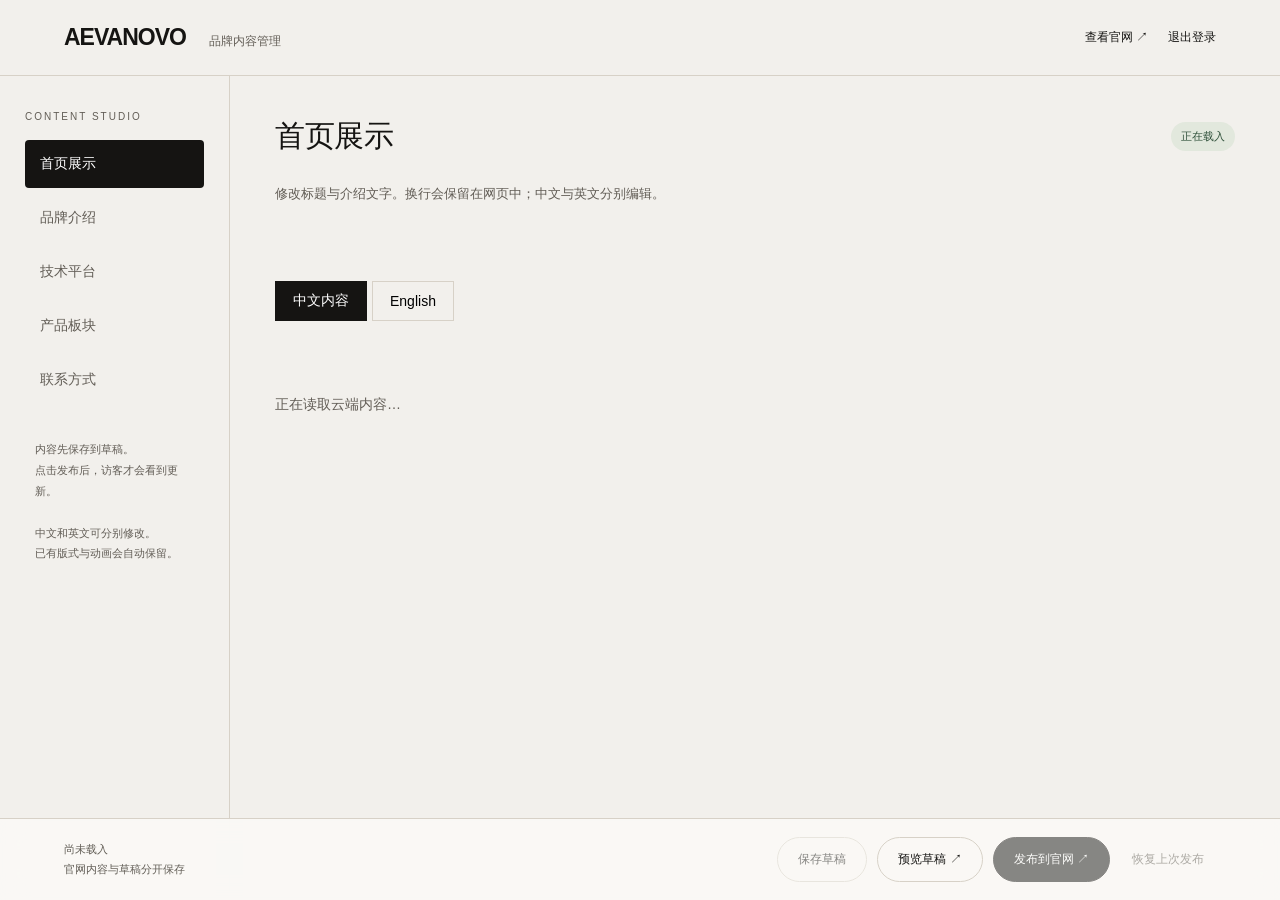
==== admin.html @ c595bbc2 "Add files via upload" ====
<!doctype html><html lang="zh-CN"><head><meta charset="utf-8"><meta name="viewport" content="width=device-width,initial-scale=1"><meta name="robots" content="noindex,nofollow"><title>AEVANOVO · 内容管理</title><style>
:root{--bg:#f2f0ec;--ink:#151412;--muted:#625d56;--line:#d7d1c7;--surface:#faf9f6;--green:#31523c}*{box-sizing:border-box}[hidden]{display:none!important}body{margin:0;font:14px 'PingFang SC','Helvetica Neue',sans-serif;background:var(--bg);color:var(--ink)}a{color:inherit}button,input,textarea{font:inherit}button{cursor:pointer}button:disabled{cursor:wait;opacity:.5}a,button,input,textarea{outline-offset:4px}header{padding:24px 5%;display:flex;align-items:center;justify-content:space-between;border-bottom:1px solid var(--line);gap:15px}.brand{letter-spacing:-1px;font-size:23px;font-weight:600}.brand small{font-size:12px;font-weight:400;letter-spacing:0;color:var(--muted);margin-left:18px}.header-links{display:flex;gap:20px;font-size:12px}header a{text-decoration:none}.layout{max-width:1360px;margin:auto;display:grid;grid-template-columns:230px 1fr;min-height:calc(100vh - 85px)}aside{padding:35px 25px 100px;border-right:1px solid var(--line)}.nav-label{font-size:10px;letter-spacing:2px;color:var(--muted);margin-bottom:18px}.tabs{display:flex;flex-direction:column;gap:6px}.tabs button{padding:15px;text-align:left;border:0;background:none;border-radius:4px;color:var(--muted)}.tabs button.active{background:var(--ink);color:white}.sidebar-note{font-size:11px;line-height:1.9;color:var(--muted);margin:35px 10px}main{padding:40px 45px 135px;min-width:0}.top{display:flex;justify-content:space-between;gap:20px;align-items:center;margin-bottom:25px}.top h1{font-size:30px;font-weight:400;letter-spacing:-.5px;margin:0}.badge{padding:7px 10px;background:#e2e8dd;color:var(--green);font-size:11px;border-radius:20px;white-space:nowrap}.badge.dirty{background:#eee2c8;color:#6c5127}.subtitle{font-size:13px;color:var(--muted);line-height:1.9;max-width:620px;margin-bottom:30px}.lang-switch{display:flex;gap:5px;margin-bottom:25px}.lang-switch button{padding:9px 17px;border:1px solid var(--line);background:none;min-height:40px}.lang-switch button.active{background:var(--ink);border-color:var(--ink);color:white}.field-card{background:var(--surface);padding:25px 28px;margin-bottom:18px;border:1px solid var(--line);border-radius:5px}.field-card label{display:block;font-size:13px;margin-bottom:12px;line-height:1.6}.field-card small{color:var(--muted);font-size:10px;float:right}input,textarea{width:100%;padding:14px;background:#fff8;border:1px solid var(--line);border-radius:3px;color:var(--ink);line-height:1.8}textarea{min-height:125px;resize:vertical}input:focus,textarea:focus{border-color:var(--ink)}.empty{font-size:14px;color:var(--muted);padding:50px 0}.savebar{position:fixed;bottom:0;left:0;right:0;z-index:10;background:#faf9f6ee;backdrop-filter:blur(14px);border-top:1px solid var(--line);padding:18px 5%;display:flex;justify-content:space-between;align-items:center;gap:20px}.save-meta{font-size:11px;color:var(--muted);line-height:1.8}.actions{display:flex;gap:10px;align-items:center;flex-wrap:wrap}.btn{font-size:12px;background:none;border:1px solid var(--line);border-radius:30px;padding:13px 20px;text-decoration:none;display:inline-flex;align-items:center;justify-content:center;min-height:42px;color:var(--ink)}.btn.primary{background:var(--ink);color:#fff;border-color:var(--ink)}.btn.subtle{padding:10px 12px;border:0;color:var(--muted)}.status{min-height:24px;font-size:12px;line-height:1.8;color:var(--green);margin-bottom:20px}.status.error{color:#983f32}.error-panel{padding:25px;border:1px solid #983f3255;background:#fff6;line-height:1.9}.dialog{border:1px solid var(--line);border-radius:8px;background:var(--bg);max-width:460px;width:90%;padding:32px;box-shadow:0 30px 100px #0002}.dialog::backdrop{background:#14120f66;backdrop-filter:blur(8px)}.dialog h2{font-weight:400;margin:0 0 16px;font-size:24px}.dialog p{color:var(--muted);line-height:1.9;font-size:13px}.dialog .actions{margin-top:25px;justify-content:end}.mobile-menu{display:none}@media(max-width:800px){header{padding:20px 5%}.brand{font-size:20px}.brand small{display:none}.header-links{gap:15px}.layout{grid-template-columns:1fr}aside{padding:20px 5% 0;border:0}.nav-label,.sidebar-note{display:none}.tabs{display:grid;grid-template-columns:repeat(3,1fr);gap:6px}.tabs button{text-align:center;padding:12px 6px;font-size:12px;background:#e8e4dc}main{padding:25px 5% 195px}.top h1{font-size:26px}.field-card{padding:20px}.savebar{flex-direction:column;align-items:stretch;gap:12px;padding:15px 5%}.actions{gap:7px}.btn{padding:11px 15px}.save-meta{font-size:10px}.savebar .actions .btn.subtle{padding:8px 0;margin-left:auto}.top{gap:10px}}@media(max-width:420px){.savebar .actions .btn{font-size:11px;padding:10px 12px}.badge{font-size:10px}.field-card{padding:18px}.header-links{font-size:11px}.tabs{grid-template-columns:repeat(3,1fr)}}
</style></head><body><header><div class="brand">AEVANOVO <small>品牌内容管理</small></div><div class="header-links"><a href="/" target="_blank" rel="noopener">查看官网 ↗</a><a href="/signout-with-chatgpt?return_to=%2F" target="_top">退出登录</a></div></header><div class="layout"><aside><div class="nav-label">CONTENT STUDIO</div><nav class="tabs" aria-label="内容分组"><button data-group="home" class="active">首页展示</button><button data-group="brand">品牌介绍</button><button data-group="science">技术平台</button><button data-group="products">产品板块</button><button data-group="contact">联系方式</button></nav><p class="sidebar-note">内容先保存到草稿。<br>点击发布后，访客才会看到更新。<br><br>中文和英文可分别修改。<br>已有版式与动画会自动保留。</p></aside><main><div class="top"><h1 id="sectionTitle">首页展示</h1><span id="badge" class="badge">正在载入</span></div><p class="subtitle" id="sectionIntro">修改标题与介绍文字。换行会保留在网页中；中文与英文分别编辑。</p><div class="status" id="status" role="status" aria-live="polite"></div><div class="lang-switch" id="langSwitch"><button data-lang="zh" class="active">中文内容</button><button data-lang="en">English</button></div><div id="fields"><div class="empty">正在读取云端内容…</div></div></main></div><div class="savebar"><div class="save-meta"><div id="savedTime">尚未载入</div><div id="publishedTime">官网内容与草稿分开保存</div></div><div class="actions"><button class="btn" id="save" disabled>保存草稿</button><a class="btn" href="/admin/preview" target="_blank" rel="noopener" id="preview">预览草稿 ↗</a><button class="btn primary" id="publish" disabled>发布到官网 ↗</button><button class="btn subtle" id="restore" disabled>恢复上次发布</button></div></div><dialog class="dialog" id="confirmPublish"><h2>发布这次修改？</h2><p>修改将保存并发布到公开官网，所有访客都能看到。如果需要检查效果，可以先保存草稿并预览。</p><div class="actions"><button class="btn" id="cancelPublish">继续编辑</button><button class="btn primary" id="doPublish">确认发布</button></div></dialog><script>
(function(){'use strict';var SCHEMA=__EDITOR_SCHEMA__,data=null,revision=0,lang='zh',group='home',dirty=false,busy=false,previous=false,unpublished=false;var titles={home:'首页展示',brand:'品牌介绍',science:'技术平台',products:'产品板块',contact:'联系方式'};var descriptions={home:'修改三幕首页的标题与介绍。换行会保留在网页中；中文与英文分别编辑。',brand:'修改品牌简介与品牌理念，清晰传达艾芙诺的定位。',science:'修改技术平台的四个方向，保持研发与应用信息准确。',products:'修改五个产品板块的名称与介绍。修改名称后，首页分类入口与咨询选项会同步更新。',contact:'填写真实商务邮箱、电话与地址。留空的项不会在官网展示。'};
var fields=document.getElementById('fields'),status=document.getElementById('status');function message(t,error){status.textContent=t;status.classList.toggle('error',!!error)}function time(s){return s?new Date(s).toLocaleString('zh-CN'):'尚无记录'}
function setBusy(v){busy=v;['save','publish','restore'].forEach(function(id){document.getElementById(id).disabled=v||!data||(id==='restore'&&!previous)});document.querySelectorAll('#fields input,#fields textarea,.tabs button,.lang-switch button').forEach(function(el){el.disabled=v})}
function badge(){var el=document.getElementById('badge');el.textContent=dirty?'有未保存修改':unpublished?'有未发布草稿':'与官网同步';el.classList.toggle('dirty',dirty||unpublished)}function changed(){dirty=true;badge();message('修改尚未保存。')}
function render(){document.getElementById('sectionTitle').textContent=titles[group];document.getElementById('sectionIntro').textContent=descriptions[group];document.getElementById('langSwitch').hidden=group==='contact';fields.replaceChildren();if(!data)return;var list=group==='contact'?[{id:'email',label:'商务邮箱',type:'email'},{id:'phone',label:'商务电话',type:'tel'},{id:'address',label:'联系地址',type:'text'}]:SCHEMA.filter(function(x){return x.group===group});list.forEach(function(f){var box=document.createElement('div');box.className='field-card';var label=document.createElement('label');label.htmlFor='field-'+f.id;label.textContent=f.label;var small=document.createElement('small');small.textContent=group==='contact'?'选填':lang==='zh'?'中文':'EN';label.appendChild(small);var input=document.createElement(group==='contact'?'input':'textarea');input.id='field-'+f.id;if(group==='contact'){input.type=f.type;input.value=data.contact[f.id];input.maxLength=500}else{input.value=data.fields[f.id][lang];input.maxLength=5000;input.rows=f.multiline?5:2}input.addEventListener('input',function(){if(group==='contact')data.contact[f.id]=input.value;else data.fields[f.id][lang]=input.value;changed()});box.append(label,input);fields.appendChild(box)});badge();setBusy(busy)}
function accept(r){data=r.content;revision=r.revision;previous=r.hasPrevious;unpublished=r.hasUnpublished;dirty=false;document.getElementById('savedTime').textContent='草稿保存：'+time(r.updatedAt);document.getElementById('publishedTime').textContent='最近发布：'+time(r.publishedAt);badge()}
async function api(action){var payload={action:action,revision:revision};if(action==='save')payload.content=data;var r=await fetch('/api/admin/content',{method:'POST',headers:{'Content-Type':'application/json'},body:JSON.stringify(payload),credentials:'same-origin'}),result=await r.json();if(!r.ok){if(r.status===401)throw new Error('登录已过期，请重新登录后操作。');throw new Error(result.error||'操作失败，请重试')}accept(result)}
async function load(){setBusy(true);try{var r=await fetch('/api/admin/content',{cache:'no-store',credentials:'same-origin'}),result=await r.json();if(!r.ok)throw new Error(result.error||'内容读取失败');accept(result);render();message('内容已从云端载入。')}catch(e){message(e.message,true);fields.replaceChildren();var panel=document.createElement('div');panel.className='error-panel';panel.textContent='暂时无法读取内容。请刷新重试；原有官网内容仍可正常访问。';var retry=document.createElement('button');retry.className='btn';retry.textContent='重新载入';retry.onclick=load;panel.append(document.createElement('br'),retry);fields.appendChild(panel)}finally{setBusy(false)}}
async function save(){if(busy||!data)return;setBusy(true);try{await api('save');message('草稿已保存。你可以预览效果，官网尚未更新。')}catch(e){message(e.message,true)}finally{setBusy(false)}}
document.querySelectorAll('[data-group]').forEach(function(b){b.onclick=function(){group=b.dataset.group;document.querySelectorAll('[data-group]').forEach(function(x){x.classList.toggle('active',x===b)});render();window.scrollTo({top:0,behavior:'instant'})}});document.querySelectorAll('[data-lang]').forEach(function(b){b.onclick=function(){lang=b.dataset.lang;document.querySelectorAll('[data-lang]').forEach(function(x){x.classList.toggle('active',x===b)});render()}});document.getElementById('save').onclick=save;
document.getElementById('preview').onclick=function(e){if(dirty||!data||busy){e.preventDefault();message(dirty?'请先保存草稿，再查看预览。':'请等待内容载入完成。',true)}};
var confirm=document.getElementById('confirmPublish');document.getElementById('publish').onclick=function(){if(!busy&&data)confirm.showModal()};document.getElementById('cancelPublish').onclick=function(){confirm.close()};document.getElementById('doPublish').onclick=async function(){confirm.close();setBusy(true);try{if(dirty)await api('save');await api('publish');message('发布成功，访客现在可以看到新版内容。')}catch(e){message(e.message,true)}finally{setBusy(false)}};
document.getElementById('restore').onclick=async function(){if(busy||!previous)return;if(dirty){message('请先保存当前修改，再恢复上一版。',true);return}setBusy(true);try{await api('restore');render();message('上次发布的内容已恢复为草稿。检查并点击发布后才会更新官网。')}catch(e){message(e.message,true)}finally{setBusy(false)}};window.addEventListener('beforeunload',function(e){if(dirty){e.preventDefault();e.returnValue=''}});load();
})();
</script></body></html>
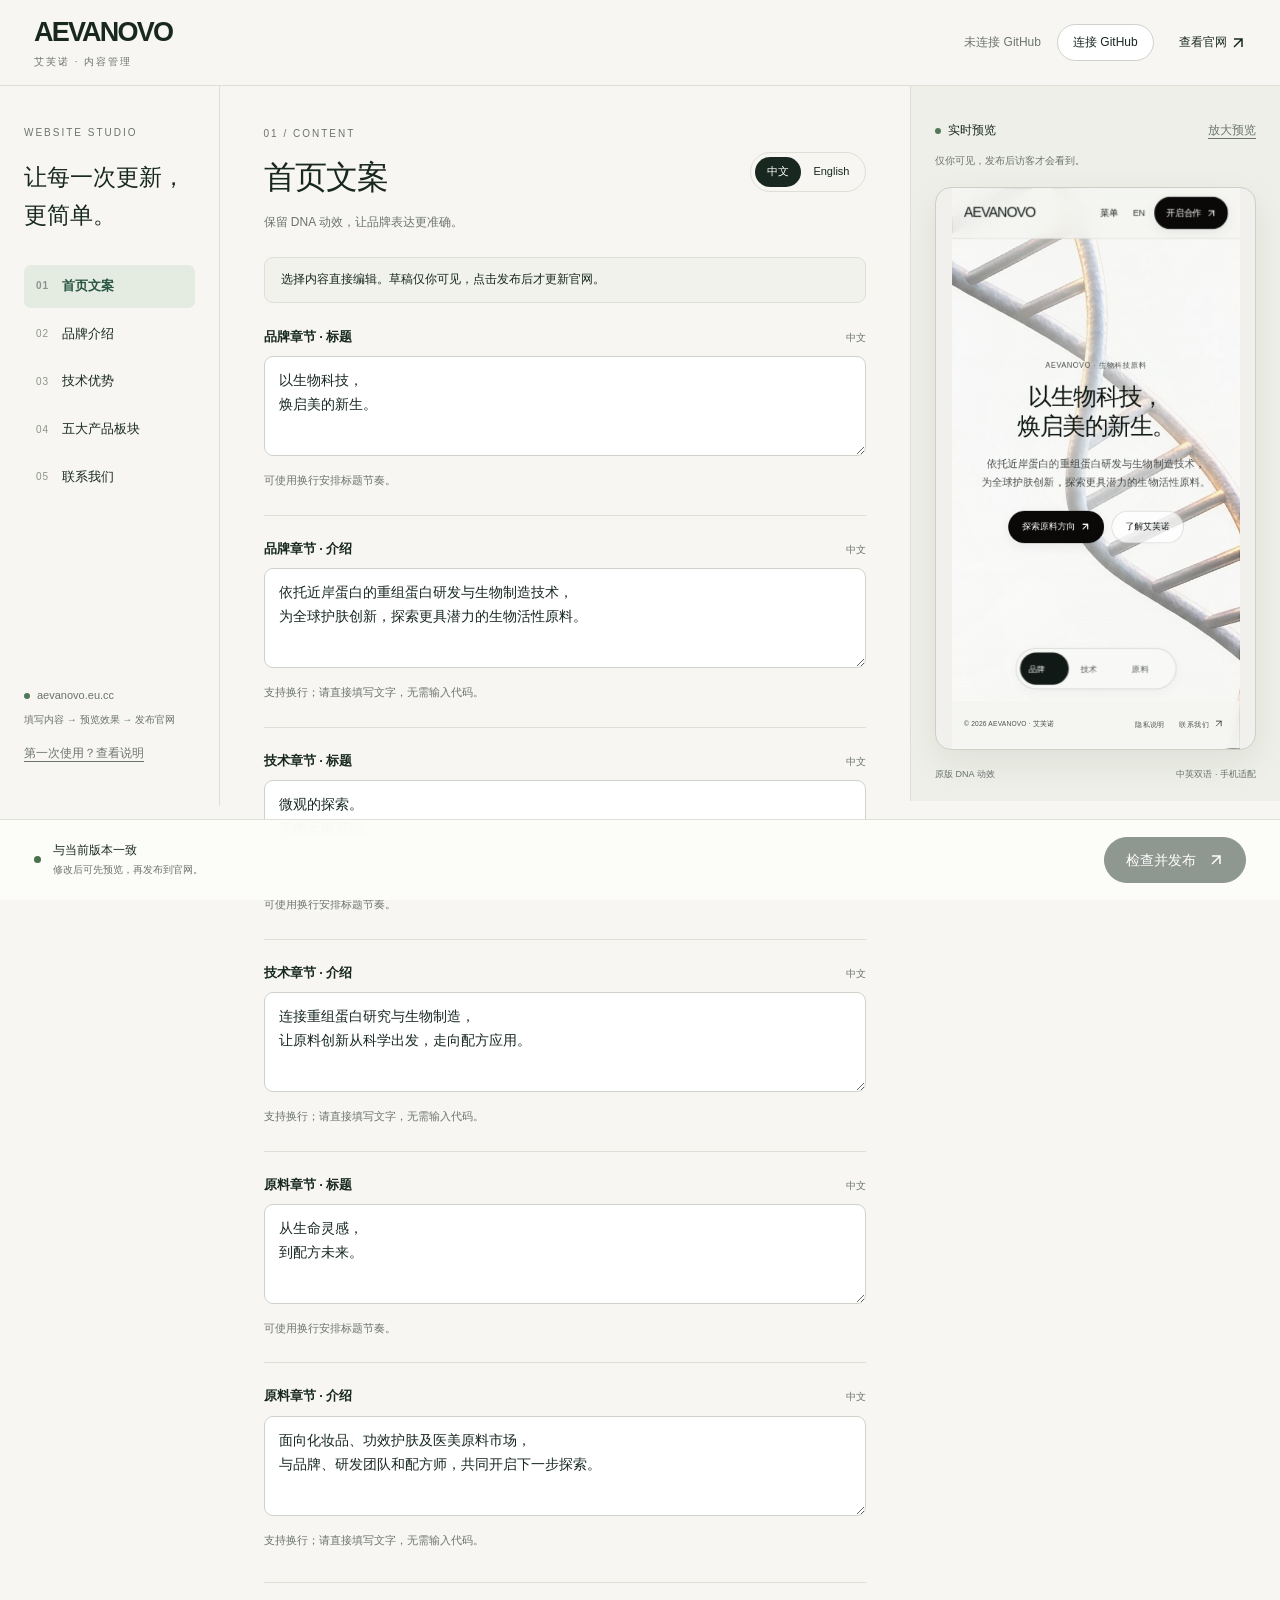
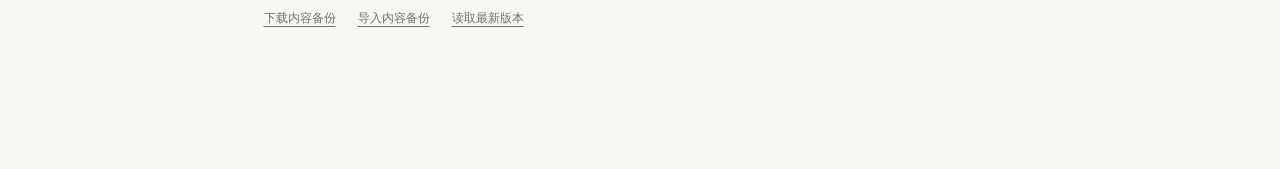
==== commit 22b8cb01: "Add Chinese website content editor with GitHub publishing Add bilingual editing, product and brand i" ====
--- a/admin.html
+++ b/admin.html
@@ -1,18 +1,32 @@
-<!doctype html><html lang="zh-CN"><head><meta charset="utf-8"><meta name="viewport" content="width=device-width,initial-scale=1"><meta name="robots" content="noindex,nofollow"><title>AEVANOVO · 内容管理</title><style>
-:root{--bg:#f2f0ec;--ink:#151412;--muted:#625d56;--line:#d7d1c7;--surface:#faf9f6;--green:#31523c}*{box-sizing:border-box}[hidden]{display:none!important}body{margin:0;font:14px 'PingFang SC','Helvetica Neue',sans-serif;background:var(--bg);color:var(--ink)}a{color:inherit}button,input,textarea{font:inherit}button{cursor:pointer}button:disabled{cursor:wait;opacity:.5}a,button,input,textarea{outline-offset:4px}header{padding:24px 5%;display:flex;align-items:center;justify-content:space-between;border-bottom:1px solid var(--line);gap:15px}.brand{letter-spacing:-1px;font-size:23px;font-weight:600}.brand small{font-size:12px;font-weight:400;letter-spacing:0;color:var(--muted);margin-left:18px}.header-links{display:flex;gap:20px;font-size:12px}header a{text-decoration:none}.layout{max-width:1360px;margin:auto;display:grid;grid-template-columns:230px 1fr;min-height:calc(100vh - 85px)}aside{padding:35px 25px 100px;border-right:1px solid var(--line)}.nav-label{font-size:10px;letter-spacing:2px;color:var(--muted);margin-bottom:18px}.tabs{display:flex;flex-direction:column;gap:6px}.tabs button{padding:15px;text-align:left;border:0;background:none;border-radius:4px;color:var(--muted)}.tabs button.active{background:var(--ink);color:white}.sidebar-note{font-size:11px;line-height:1.9;color:var(--muted);margin:35px 10px}main{padding:40px 45px 135px;min-width:0}.top{display:flex;justify-content:space-between;gap:20px;align-items:center;margin-bottom:25px}.top h1{font-size:30px;font-weight:400;letter-spacing:-.5px;margin:0}.badge{padding:7px 10px;background:#e2e8dd;color:var(--green);font-size:11px;border-radius:20px;white-space:nowrap}.badge.dirty{background:#eee2c8;color:#6c5127}.subtitle{font-size:13px;color:var(--muted);line-height:1.9;max-width:620px;margin-bottom:30px}.lang-switch{display:flex;gap:5px;margin-bottom:25px}.lang-switch button{padding:9px 17px;border:1px solid var(--line);background:none;min-height:40px}.lang-switch button.active{background:var(--ink);border-color:var(--ink);color:white}.field-card{background:var(--surface);padding:25px 28px;margin-bottom:18px;border:1px solid var(--line);border-radius:5px}.field-card label{display:block;font-size:13px;margin-bottom:12px;line-height:1.6}.field-card small{color:var(--muted);font-size:10px;float:right}input,textarea{width:100%;padding:14px;background:#fff8;border:1px solid var(--line);border-radius:3px;color:var(--ink);line-height:1.8}textarea{min-height:125px;resize:vertical}input:focus,textarea:focus{border-color:var(--ink)}.empty{font-size:14px;color:var(--muted);padding:50px 0}.savebar{position:fixed;bottom:0;left:0;right:0;z-index:10;background:#faf9f6ee;backdrop-filter:blur(14px);border-top:1px solid var(--line);padding:18px 5%;display:flex;justify-content:space-between;align-items:center;gap:20px}.save-meta{font-size:11px;color:var(--muted);line-height:1.8}.actions{display:flex;gap:10px;align-items:center;flex-wrap:wrap}.btn{font-size:12px;background:none;border:1px solid var(--line);border-radius:30px;padding:13px 20px;text-decoration:none;display:inline-flex;align-items:center;justify-content:center;min-height:42px;color:var(--ink)}.btn.primary{background:var(--ink);color:#fff;border-color:var(--ink)}.btn.subtle{padding:10px 12px;border:0;color:var(--muted)}.status{min-height:24px;font-size:12px;line-height:1.8;color:var(--green);margin-bottom:20px}.status.error{color:#983f32}.error-panel{padding:25px;border:1px solid #983f3255;background:#fff6;line-height:1.9}.dialog{border:1px solid var(--line);border-radius:8px;background:var(--bg);max-width:460px;width:90%;padding:32px;box-shadow:0 30px 100px #0002}.dialog::backdrop{background:#14120f66;backdrop-filter:blur(8px)}.dialog h2{font-weight:400;margin:0 0 16px;font-size:24px}.dialog p{color:var(--muted);line-height:1.9;font-size:13px}.dialog .actions{margin-top:25px;justify-content:end}.mobile-menu{display:none}@media(max-width:800px){header{padding:20px 5%}.brand{font-size:20px}.brand small{display:none}.header-links{gap:15px}.layout{grid-template-columns:1fr}aside{padding:20px 5% 0;border:0}.nav-label,.sidebar-note{display:none}.tabs{display:grid;grid-template-columns:repeat(3,1fr);gap:6px}.tabs button{text-align:center;padding:12px 6px;font-size:12px;background:#e8e4dc}main{padding:25px 5% 195px}.top h1{font-size:26px}.field-card{padding:20px}.savebar{flex-direction:column;align-items:stretch;gap:12px;padding:15px 5%}.actions{gap:7px}.btn{padding:11px 15px}.save-meta{font-size:10px}.savebar .actions .btn.subtle{padding:8px 0;margin-left:auto}.top{gap:10px}}@media(max-width:420px){.savebar .actions .btn{font-size:11px;padding:10px 12px}.badge{font-size:10px}.field-card{padding:18px}.header-links{font-size:11px}.tabs{grid-template-columns:repeat(3,1fr)}}
-</style></head><body><header><div class="brand">AEVANOVO <small>品牌内容管理</small></div><div class="header-links"><a href="/" target="_blank" rel="noopener">查看官网 ↗</a><a href="/signout-with-chatgpt?return_to=%2F" target="_top">退出登录</a></div></header><div class="layout"><aside><div class="nav-label">CONTENT STUDIO</div><nav class="tabs" aria-label="内容分组"><button data-group="home" class="active">首页展示</button><button data-group="brand">品牌介绍</button><button data-group="science">技术平台</button><button data-group="products">产品板块</button><button data-group="contact">联系方式</button></nav><p class="sidebar-note">内容先保存到草稿。<br>点击发布后，访客才会看到更新。<br><br>中文和英文可分别修改。<br>已有版式与动画会自动保留。</p></aside><main><div class="top"><h1 id="sectionTitle">首页展示</h1><span id="badge" class="badge">正在载入</span></div><p class="subtitle" id="sectionIntro">修改标题与介绍文字。换行会保留在网页中；中文与英文分别编辑。</p><div class="status" id="status" role="status" aria-live="polite"></div><div class="lang-switch" id="langSwitch"><button data-lang="zh" class="active">中文内容</button><button data-lang="en">English</button></div><div id="fields"><div class="empty">正在读取云端内容…</div></div></main></div><div class="savebar"><div class="save-meta"><div id="savedTime">尚未载入</div><div id="publishedTime">官网内容与草稿分开保存</div></div><div class="actions"><button class="btn" id="save" disabled>保存草稿</button><a class="btn" href="/admin/preview" target="_blank" rel="noopener" id="preview">预览草稿 ↗</a><button class="btn primary" id="publish" disabled>发布到官网 ↗</button><button class="btn subtle" id="restore" disabled>恢复上次发布</button></div></div><dialog class="dialog" id="confirmPublish"><h2>发布这次修改？</h2><p>修改将保存并发布到公开官网，所有访客都能看到。如果需要检查效果，可以先保存草稿并预览。</p><div class="actions"><button class="btn" id="cancelPublish">继续编辑</button><button class="btn primary" id="doPublish">确认发布</button></div></dialog><script>
-(function(){'use strict';var SCHEMA=__EDITOR_SCHEMA__,data=null,revision=0,lang='zh',group='home',dirty=false,busy=false,previous=false,unpublished=false;var titles={home:'首页展示',brand:'品牌介绍',science:'技术平台',products:'产品板块',contact:'联系方式'};var descriptions={home:'修改三幕首页的标题与介绍。换行会保留在网页中；中文与英文分别编辑。',brand:'修改品牌简介与品牌理念，清晰传达艾芙诺的定位。',science:'修改技术平台的四个方向，保持研发与应用信息准确。',products:'修改五个产品板块的名称与介绍。修改名称后，首页分类入口与咨询选项会同步更新。',contact:'填写真实商务邮箱、电话与地址。留空的项不会在官网展示。'};
-var fields=document.getElementById('fields'),status=document.getElementById('status');function message(t,error){status.textContent=t;status.classList.toggle('error',!!error)}function time(s){return s?new Date(s).toLocaleString('zh-CN'):'尚无记录'}
-function setBusy(v){busy=v;['save','publish','restore'].forEach(function(id){document.getElementById(id).disabled=v||!data||(id==='restore'&&!previous)});document.querySelectorAll('#fields input,#fields textarea,.tabs button,.lang-switch button').forEach(function(el){el.disabled=v})}
-function badge(){var el=document.getElementById('badge');el.textContent=dirty?'有未保存修改':unpublished?'有未发布草稿':'与官网同步';el.classList.toggle('dirty',dirty||unpublished)}function changed(){dirty=true;badge();message('修改尚未保存。')}
-function render(){document.getElementById('sectionTitle').textContent=titles[group];document.getElementById('sectionIntro').textContent=descriptions[group];document.getElementById('langSwitch').hidden=group==='contact';fields.replaceChildren();if(!data)return;var list=group==='contact'?[{id:'email',label:'商务邮箱',type:'email'},{id:'phone',label:'商务电话',type:'tel'},{id:'address',label:'联系地址',type:'text'}]:SCHEMA.filter(function(x){return x.group===group});list.forEach(function(f){var box=document.createElement('div');box.className='field-card';var label=document.createElement('label');label.htmlFor='field-'+f.id;label.textContent=f.label;var small=document.createElement('small');small.textContent=group==='contact'?'选填':lang==='zh'?'中文':'EN';label.appendChild(small);var input=document.createElement(group==='contact'?'input':'textarea');input.id='field-'+f.id;if(group==='contact'){input.type=f.type;input.value=data.contact[f.id];input.maxLength=500}else{input.value=data.fields[f.id][lang];input.maxLength=5000;input.rows=f.multiline?5:2}input.addEventListener('input',function(){if(group==='contact')data.contact[f.id]=input.value;else data.fields[f.id][lang]=input.value;changed()});box.append(label,input);fields.appendChild(box)});badge();setBusy(busy)}
-function accept(r){data=r.content;revision=r.revision;previous=r.hasPrevious;unpublished=r.hasUnpublished;dirty=false;document.getElementById('savedTime').textContent='草稿保存：'+time(r.updatedAt);document.getElementById('publishedTime').textContent='最近发布：'+time(r.publishedAt);badge()}
-async function api(action){var payload={action:action,revision:revision};if(action==='save')payload.content=data;var r=await fetch('/api/admin/content',{method:'POST',headers:{'Content-Type':'application/json'},body:JSON.stringify(payload),credentials:'same-origin'}),result=await r.json();if(!r.ok){if(r.status===401)throw new Error('登录已过期，请重新登录后操作。');throw new Error(result.error||'操作失败，请重试')}accept(result)}
-async function load(){setBusy(true);try{var r=await fetch('/api/admin/content',{cache:'no-store',credentials:'same-origin'}),result=await r.json();if(!r.ok)throw new Error(result.error||'内容读取失败');accept(result);render();message('内容已从云端载入。')}catch(e){message(e.message,true);fields.replaceChildren();var panel=document.createElement('div');panel.className='error-panel';panel.textContent='暂时无法读取内容。请刷新重试；原有官网内容仍可正常访问。';var retry=document.createElement('button');retry.className='btn';retry.textContent='重新载入';retry.onclick=load;panel.append(document.createElement('br'),retry);fields.appendChild(panel)}finally{setBusy(false)}}
-async function save(){if(busy||!data)return;setBusy(true);try{await api('save');message('草稿已保存。你可以预览效果，官网尚未更新。')}catch(e){message(e.message,true)}finally{setBusy(false)}}
-document.querySelectorAll('[data-group]').forEach(function(b){b.onclick=function(){group=b.dataset.group;document.querySelectorAll('[data-group]').forEach(function(x){x.classList.toggle('active',x===b)});render();window.scrollTo({top:0,behavior:'instant'})}});document.querySelectorAll('[data-lang]').forEach(function(b){b.onclick=function(){lang=b.dataset.lang;document.querySelectorAll('[data-lang]').forEach(function(x){x.classList.toggle('active',x===b)});render()}});document.getElementById('save').onclick=save;
-document.getElementById('preview').onclick=function(e){if(dirty||!data||busy){e.preventDefault();message(dirty?'请先保存草稿，再查看预览。':'请等待内容载入完成。',true)}};
-var confirm=document.getElementById('confirmPublish');document.getElementById('publish').onclick=function(){if(!busy&&data)confirm.showModal()};document.getElementById('cancelPublish').onclick=function(){confirm.close()};document.getElementById('doPublish').onclick=async function(){confirm.close();setBusy(true);try{if(dirty)await api('save');await api('publish');message('发布成功，访客现在可以看到新版内容。')}catch(e){message(e.message,true)}finally{setBusy(false)}};
-document.getElementById('restore').onclick=async function(){if(busy||!previous)return;if(dirty){message('请先保存当前修改，再恢复上一版。',true);return}setBusy(true);try{await api('restore');render();message('上次发布的内容已恢复为草稿。检查并点击发布后才会更新官网。')}catch(e){message(e.message,true)}finally{setBusy(false)}};window.addEventListener('beforeunload',function(e){if(dirty){e.preventDefault();e.returnValue=''}});load();
-})();
-</script></body></html>
+<!doctype html>
+<html lang="zh-CN">
+<head>
+  <meta charset="utf-8"><meta name="viewport" content="width=device-width,initial-scale=1,viewport-fit=cover">
+  <meta name="robots" content="noindex,nofollow"><meta name="referrer" content="no-referrer">
+  <meta http-equiv="Content-Security-Policy" content="default-src 'self'; script-src 'self'; style-src 'self'; img-src 'self' data: blob:; connect-src 'self' https://api.github.com; frame-src 'self'; object-src 'none'; base-uri 'none'; form-action 'none'">
+  <title>内容管理 · AEVANOVO 艾芙诺</title>
+  <link rel="stylesheet" href="content-admin.css?v=20261019-1">
+  <script src="content-core.js?v=20261019-1" defer></script>
+  <script src="content-admin.js?v=20261019-1" defer></script>
+</head>
+<body>
+  <a class="skip" href="#editor">跳到编辑内容</a>
+  <header class="topbar"><a class="wordmark" href="./" target="_blank" rel="noopener">AEVANOVO<span>艾芙诺 · 内容管理</span></a><div class="top-actions"><span class="connection" id="connection">未连接 GitHub</span><button id="connect" class="button small">连接 GitHub</button><button id="disconnect" class="button small ghost" hidden>退出连接</button><a class="external" href="./" target="_blank" rel="noopener">查看官网 <svg viewBox="0 0 16 16" aria-hidden="true"><path d="M4 12 12 4M4 4h8v8"/></svg></a></div></header>
+  <div class="layout">
+    <aside class="sidebar"><p class="overline">WEBSITE STUDIO</p><p class="side-title">让每一次更新，<br>更简单。</p><nav aria-label="内容分区" id="sections"></nav><div class="sidebar-bottom"><span class="live-dot"></span><span>aevanovo.eu.cc</span><p>填写内容 → 预览效果 → 发布官网</p><button id="help" class="text-button">第一次使用？查看说明</button></div></aside>
+    <main id="editor" tabindex="-1">
+      <div class="page-heading"><div><p class="overline" id="sectionNumber">01 / CONTENT</p><h1 id="sectionTitle">首页文案</h1><p id="sectionDescription">保留 DNA 动效，让品牌表达更准确。</p></div><div class="locale-switch" role="group" aria-label="编辑语言"><button type="button" data-locale="zh" aria-pressed="true">中文</button><button type="button" data-locale="en" aria-pressed="false">English</button></div></div>
+      <div id="notice" class="notice" role="status" aria-live="polite">正在读取官网内容…</div>
+      <div id="draftBanner" class="draft-banner" hidden><div><strong>找到这个浏览器里未发布的草稿</strong><p id="draftDescription"></p></div><div><button class="button small" id="restoreDraft">恢复草稿</button><button class="text-button" id="dismissDraft">暂不恢复</button></div></div>
+      <div id="fields" class="fields" aria-busy="true"></div>
+      <div class="content-tools"><button class="text-button" id="exportDraft" disabled>下载内容备份</button><button class="text-button" id="importDraft" disabled>导入内容备份</button><button class="text-button" id="reloadContent" disabled>读取最新版本</button><input id="importFile" type="file" accept="application/json,.json" hidden></div>
+    </main>
+    <aside class="preview-column" aria-label="官网预览"><div class="preview-heading"><div><span class="live-dot"></span><strong>实时预览</strong></div><button class="text-button" id="expandPreview">放大预览</button></div><p class="preview-note">仅你可见，发布后访客才会看到。</p><div id="previewHost" class="preview-host"><iframe id="sitePreview" title="未发布内容的官网预览" src="./index.html?_aevanovo_preview=1" loading="lazy" referrerpolicy="no-referrer"></iframe></div><div class="preview-caption"><span>原版 DNA 动效</span><span>中英双语 · 手机适配</span></div></aside>
+  </div>
+  <footer class="publish-bar"><div class="save-state"><span class="save-dot" id="saveDot"></span><div><strong id="saveTitle">正在加载</strong><span id="saveDetail">你的修改将先作为草稿保存。</span></div></div><div class="publish-actions"><button class="button mobile-preview" id="mobilePreview">预览</button><button class="button primary" id="review" disabled>检查并发布 <svg viewBox="0 0 16 16" aria-hidden="true"><path d="M4 12 12 4M4 4h8v8"/></svg></button></div></footer>
+  <dialog id="authDialog" aria-labelledby="authTitle"><button class="dialog-close" data-close aria-label="关闭连接窗口">×</button><p class="overline">CONNECT YOUR WEBSITE</p><h2 id="authTitle">连接你的 GitHub</h2><p class="dialog-intro">使用只授权给官网仓库的授权码发布内容。无需另外设置网站密码。</p><ol class="steps"><li><a id="tokenLink" class="text-link" target="_blank" rel="noopener noreferrer">打开 GitHub 授权设置 <span aria-hidden="true">↗</span></a><p>会预填名称、30 天有效期及 Contents 读写权限。</p></li><li>在 Repository access 选择 <strong>Only select repositories</strong>，仅勾选 <strong>aevanovo</strong>。<p>检查 Contents 为 <strong>Read and write</strong>。不要选择全部仓库。</p></li><li>点击 <strong>Generate token</strong>，复制生成的授权码，粘贴到下方。</li></ol><form id="authForm"><label for="credential">GitHub 授权码</label><input id="credential" type="password" autocomplete="off" spellcheck="false" placeholder="github_pat_…" required maxlength="500"><p class="field-help">仅在此页面内存中使用，刷新或退出后清除。不要把授权码发到聊天里。</p><p id="authStatus" class="form-status" role="status"></p><button class="button primary wide" id="authSubmit" type="submit">验证并连接</button></form></dialog>
+  <dialog id="reviewDialog" aria-labelledby="reviewTitle"><button class="dialog-close" data-close aria-label="关闭发布检查">×</button><p class="overline">READY TO PUBLISH</p><h2 id="reviewTitle">确认这次更新</h2><p class="dialog-intro">这些修改将发布到 <strong>aevanovo.eu.cc</strong>，所有访客都能看到。</p><ul id="changeList" class="change-list"></ul><p id="reviewStatus" class="form-status" role="status"></p><div class="dialog-actions"><button class="button" data-close>继续编辑</button><button class="button primary" id="publish">确认发布</button></div><p class="field-help">发布会生成 GitHub 历史版本；官网更新通常需要几分钟。</p></dialog>
+  <dialog id="helpDialog" aria-labelledby="helpTitle"><button class="dialog-close" data-close aria-label="关闭使用说明">×</button><p class="overline">A LITTLE GUIDE</p><h2 id="helpTitle">像填表一样，更新官网。</h2><ol class="steps"><li><strong>选择要修改的内容</strong><p>左侧切换首页、品牌、技术、五个产品板块或联系方式。中文和英文分别填写。</p></li><li><strong>查看实际效果</strong><p>预览会显示尚未发布的修改。品牌和产品可选传图片，系统会自动压缩。</p></li><li><strong>连接 GitHub 并发布</strong><p>首次使用按“连接 GitHub”的说明创建授权码；过期后重新创建。每次打开页面需重新粘贴授权码。</p></li></ol><div class="help-block"><strong>草稿和发布有什么区别？</strong><p>草稿只保存在当前浏览器；“确认发布”才会保存到 GitHub 并更新官网。换设备前，请先发布或下载内容备份。</p></div><div class="help-block"><strong>不小心改错了？</strong><p>可以导入之前下载的内容备份，再发布。也可以通过 GitHub 的历史版本恢复。</p></div><a class="text-link" href="https://github.com/ChrisCHEN123551/aevanovo/actions" target="_blank" rel="noopener">查看 GitHub 发布记录 ↗</a></dialog>
+  <dialog id="previewDialog" class="preview-dialog" aria-labelledby="previewTitle"><div class="preview-dialog-header"><h2 id="previewTitle">官网预览 · 尚未发布</h2><div class="preview-size" role="group" aria-label="预览尺寸"><button class="text-button" id="phonePreview" aria-pressed="false">手机</button><button class="text-button" id="desktopPreview" aria-pressed="true">电脑</button><button class="button small" data-close>返回编辑</button></div></div><div id="largePreviewHost" class="large-preview-host"></div></dialog>
+  <noscript><p class="noscript">编辑后台需要浏览器启用 JavaScript。官网展示页仍可正常访问。</p></noscript>
+</body></html>
--- a/content-admin.css
+++ b/content-admin.css
@@ -0,0 +1,5 @@
+:root{--paper:#f7f6f2;--ink:#182821;--muted:#6c746f;--line:#dedfd7;--green:#285541;--soft:#edf2eb;--error:#983f31}*{box-sizing:border-box}body{margin:0;background:var(--paper);color:var(--ink);font-family:'Avenir Next','Helvetica Neue','PingFang SC','Microsoft YaHei',sans-serif;font-size:14px;line-height:1.6}a{color:inherit;text-decoration:none}button,input,textarea{font:inherit}button{cursor:pointer;color:inherit}button:disabled{cursor:not-allowed;opacity:.48}a:focus-visible,button:focus-visible,input:focus-visible,textarea:focus-visible,main:focus-visible{outline:2px solid var(--green);outline-offset:4px}button svg,a svg{width:16px;height:16px;fill:none;stroke:currentColor;stroke-width:1.5;vertical-align:middle}button{border:0;background:none}input,textarea{width:100%;padding:12px 14px;border:1px solid #cdd3ca;border-radius:9px;background:#fff;color:var(--ink);line-height:1.7}textarea{resize:vertical;min-height:100px}input:focus,textarea:focus{outline:2px solid #3d745533;outline-offset:0;border-color:var(--green)}label{display:block;font-weight:600;margin-bottom:8px}[hidden]{display:none!important}.skip{position:fixed;left:12px;top:-80px;z-index:30;background:var(--ink);color:white;padding:12px}.skip:focus{top:8px}.topbar{height:86px;background:var(--paper);border-bottom:1px solid var(--line);display:flex;align-items:center;justify-content:space-between;padding:0 34px;position:sticky;top:0;z-index:5}.wordmark{font-size:27px;font-weight:600;letter-spacing:-1.8px;line-height:1}.wordmark span{display:block;letter-spacing:2px;font-size:10px;font-weight:400;margin-top:11px;color:var(--muted)}.top-actions{display:flex;align-items:center;gap:16px}.connection{font-size:12px;color:var(--muted)}.external{font-size:12px;margin-left:9px}.button{display:inline-flex;align-items:center;justify-content:center;gap:12px;border:1px solid #cdd3ca;background:#fff;border-radius:99px;padding:11px 21px;font-weight:500;transition:background .2s,border-color .2s}.button:hover:not(:disabled){background:#eef0e9;border-color:#91a091}.button.primary{background:var(--ink);border-color:var(--ink);color:#fff}.button.primary:hover:not(:disabled){background:var(--green)}.button.small{font-size:12px;padding:8px 15px}.button.ghost{background:transparent}.wide{width:100%}.text-button{font-size:12px;color:var(--muted);padding:4px 0;text-decoration:underline;text-underline-offset:4px}.text-button:hover{color:var(--green)}.text-link{color:var(--green);text-decoration:underline;text-underline-offset:4px;font-weight:600}.layout{display:grid;grid-template-columns:220px minmax(360px,1fr) minmax(300px,370px);max-width:1720px;margin:auto;min-height:calc(100vh - 86px);padding-bottom:106px}.sidebar{padding:39px 24px;border-right:1px solid var(--line);display:flex;flex-direction:column;position:sticky;top:86px;height:calc(100vh - 180px);min-height:500px}.overline{font-size:10px;letter-spacing:2px;color:var(--muted);margin:0 0 18px}.side-title{font-family:'Songti SC','STSong',serif;font-size:23px;line-height:1.65;margin:0 0 30px}.sidebar nav{display:flex;flex-direction:column;gap:5px}.section-button{width:100%;display:flex;align-items:center;gap:13px;text-align:left;padding:11px 12px;border-radius:7px;font-size:13px}.section-button .section-no{color:#8b948b;font-size:10px;letter-spacing:1px}.section-button[aria-current=page]{background:#e4ebe1;color:var(--green);font-weight:600}.section-button:hover{background:#eef0e8}.sidebar-bottom{margin-top:auto;padding-top:30px;font-size:11px;color:var(--muted)}.sidebar-bottom p{font-size:10px;margin:7px 0 12px}.live-dot{display:inline-block;width:6px;height:6px;border-radius:100%;background:#53775a;margin-right:7px;vertical-align:middle}main{padding:40px clamp(24px,3.4vw,60px) 30px;min-width:0}.page-heading{display:flex;align-items:center;justify-content:space-between;gap:15px;margin-bottom:25px}.page-heading .overline{margin:0 0 10px}.page-heading h1{font-size:32px;letter-spacing:-1px;font-weight:500;margin:0 0 10px}.page-heading p:last-child{font-size:12px;color:var(--muted);margin:0;max-width:340px}.locale-switch{display:flex;flex-shrink:0;border:1px solid var(--line);padding:4px;border-radius:30px;font-size:11px;align-self:flex-start;margin-top:26px}.locale-switch button{padding:6px 12px;border-radius:30px}.locale-switch button[aria-pressed=true]{background:var(--ink);color:#fff}.notice{border:1px solid var(--line);border-radius:9px;background:#f0f2eb;padding:12px 16px;font-size:12px;margin-bottom:24px;word-break:break-word}.notice.error{border-color:#dcbcb5;color:var(--error);background:#fff3ef}.notice.success{background:var(--soft);border-color:#bfd1bd;color:var(--green)}.draft-banner{background:#fff7e9;border:1px solid #dfcbaa;padding:16px;border-radius:9px;font-size:12px;margin-bottom:22px}.draft-banner p{margin:5px 0 12px}.draft-banner .text-button{margin-left:15px}.fields{display:flex;flex-direction:column;gap:24px}.field-card{border-top:1px solid var(--line);padding-top:23px}.field-card:first-child{border-top:0;padding-top:0}.field-label{display:flex;align-items:baseline;justify-content:space-between;gap:10px;margin-bottom:9px}.field-label label{margin:0;font-size:13px}.field-tag{font-size:10px;color:var(--muted)}.field-help{font-size:11px;color:var(--muted);margin:8px 0 0;line-height:1.8}.field-error{color:var(--error);font-size:12px;margin:7px 0}.invalid{border-color:var(--error)}.product-group{border:1px solid var(--line);border-radius:10px;padding:20px;background:#fbfcf8}.product-group h2{margin:0 0 20px;font-size:16px;font-weight:500;display:flex;gap:14px}.product-group h2 span{font-size:11px;color:var(--muted);padding-top:3px}.product-group .field-card{border:0;padding-top:0;margin-bottom:18px}.product-group .field-card:last-child{margin-bottom:0}.image-editor{border:1px dashed #c5cebf;border-radius:10px;padding:18px;margin-top:16px;background:#f1f4ec}.image-editor>p{margin:0 0 12px;font-size:12px}.image-editor .button{padding:7px 16px;font-size:11px}.image-editor .text-button{margin-left:15px}.image-editor img{display:block;width:100%;max-height:160px;object-fit:contain;margin:0 0 14px;border-radius:6px}.image-editor label{font-size:11px;margin:15px 0 6px}.image-editor input[type=text]{font-size:12px;padding:8px 10px}.content-tools{display:flex;flex-wrap:wrap;gap:12px 22px;margin-top:32px;padding-top:22px;border-top:1px solid var(--line)}.preview-column{position:sticky;top:86px;height:calc(100vh - 185px);max-height:800px;min-height:480px;border-left:1px solid var(--line);padding:31px 24px 20px;display:flex;flex-direction:column;background:#eeefe8}.preview-heading{display:flex;align-items:center;justify-content:space-between;font-size:12px}.preview-heading strong{font-weight:500}.preview-note{font-size:10px;color:var(--muted);margin:9px 0 18px}.preview-host{flex:1;min-height:0;overflow:hidden;border:1px solid #cdd0c6;border-radius:16px;background:#f2f0ec;box-shadow:0 12px 35px #1b291412}.preview-host iframe,.large-preview-host iframe{width:100%;height:100%;border:0;display:block;background:#f2f0ec}.preview-caption{display:flex;justify-content:space-between;font-size:9px;color:var(--muted);margin-top:17px}.publish-bar{position:fixed;bottom:0;left:0;right:0;display:flex;align-items:center;justify-content:space-between;background:#fcfcf8f2;border-top:1px solid var(--line);padding:17px 34px calc(17px + env(safe-area-inset-bottom));gap:20px;z-index:6;backdrop-filter:blur(16px)}.save-state{display:flex;align-items:center;gap:12px;min-width:0}.save-state strong{display:block;font-size:12px;font-weight:500}.save-state span:not(.save-dot){display:block;font-size:10px;color:var(--muted);margin-top:2px}.save-dot{width:7px;height:7px;flex-shrink:0;border-radius:50%;background:#b4b8af}.save-dot.changed{background:#b28240}.save-dot.published{background:#46714c}.publish-actions{display:flex;gap:10px;flex-shrink:0}.mobile-preview{display:none}dialog{width:min(570px,calc(100% - 32px));max-height:calc(100dvh - 40px);padding:38px;border:1px solid var(--line);border-radius:17px;color:var(--ink);background:#fafbf6;box-shadow:0 30px 100px #0003}dialog::backdrop{background:#12261e65;backdrop-filter:blur(5px)}dialog h2{font-size:28px;font-weight:500;letter-spacing:-1px;margin:0 0 14px}dialog .overline{margin:0 0 16px}.dialog-close{position:absolute;right:16px;top:10px;font-size:28px;color:var(--muted);padding:4px 10px}.dialog-intro{font-size:13px;color:var(--muted);margin:0 0 23px}.steps{padding-left:22px;font-size:13px}.steps li{padding:0 0 19px 6px}.steps li p{margin:5px 0 0;font-size:11px;color:var(--muted)}.help-block{padding:17px 0;border-top:1px solid var(--line);font-size:12px}.help-block p{color:var(--muted);margin:7px 0}.form-status{font-size:12px;color:var(--error);min-height:19px}.form-status.success{color:var(--green)}.change-list{padding-left:20px;font-size:13px;max-height:250px;overflow:auto;line-height:2}.dialog-actions{display:flex;justify-content:flex-end;gap:10px;margin:22px 0 13px}.preview-dialog{width:min(1320px,calc(100% - 32px));height:calc(100dvh - 40px);max-height:none;padding:0;overflow:hidden}.preview-dialog-header{padding:13px 20px;display:flex;align-items:center;justify-content:space-between;border-bottom:1px solid var(--line);gap:12px}.preview-dialog-header h2{font-size:13px;letter-spacing:0;margin:0}.preview-size{display:flex;align-items:center;gap:17px}.preview-size [aria-pressed=true]{color:var(--green);font-weight:600}.large-preview-host{height:calc(100% - 65px);margin:auto;background:#e7e8e0;width:100%}.large-preview-host.phone{width:min(390px,100%)}.noscript{padding:25px;background:#ffe9e0}body.busy main input,body.busy main textarea{pointer-events:none;opacity:.65}@media(min-width:1550px){.layout{grid-template-columns:240px minmax(500px,1fr) 430px}.preview-column{padding:35px 35px}}@media(max-width:1120px){.layout{grid-template-columns:185px minmax(330px,1fr) 300px}.sidebar{padding:32px 18px}.side-title{font-size:21px}main{padding:32px 24px}.page-heading{display:block}.locale-switch{display:inline-flex;margin-top:16px}.preview-column{padding:28px 16px}.page-heading h1{font-size:29px}}@media(max-width:920px){.layout{grid-template-columns:190px minmax(0,1fr)}.preview-column{display:none}.mobile-preview{display:inline-flex}.topbar{padding:0 24px}.page-heading{display:flex}.locale-switch{margin-top:24px}.publish-bar{padding-left:24px;padding-right:24px}main{padding:35px}.save-state span:not(.save-dot){max-width:350px}}@media(max-width:600px){.topbar{height:76px;padding:0 19px}.wordmark{font-size:23px}.wordmark span{font-size:8px;margin-top:9px;letter-spacing:1.5px}.connection,.external{display:none}.top-actions{gap:6px}.layout{display:flex;flex-direction:column;padding-bottom:115px}.sidebar{position:sticky;top:76px;z-index:4;background:var(--paper);padding:9px 16px;height:auto;min-height:0;border-right:0;border-bottom:1px solid var(--line);display:block}.sidebar>.overline,.side-title,.sidebar-bottom{display:none}.sidebar nav{display:flex;flex-direction:row;overflow-x:auto;gap:5px;scrollbar-width:none}.sidebar nav::-webkit-scrollbar{display:none}.section-button{white-space:nowrap;width:auto;padding:8px 12px;font-size:12px}.section-no{display:none}main{padding:27px 20px}.page-heading{display:block;margin-bottom:20px}.page-heading h1{font-size:29px;margin:0 0 8px}.page-heading p:last-child{font-size:11px}.locale-switch{margin-top:16px}.notice{font-size:11px;padding:11px 12px}.field-card{padding-top:18px}.fields{gap:20px}.field-tag{font-size:9px}.product-group{padding:16px}.publish-bar{padding:13px 17px calc(13px + env(safe-area-inset-bottom));gap:8px;align-items:center}.publish-bar .button{font-size:12px;padding:10px 15px}.save-state{gap:7px}.save-state strong{font-size:10px}.save-state span:not(.save-dot){font-size:9px;max-width:145px;line-height:1.5}.publish-actions{gap:6px}.publish-bar svg{display:none}.content-tools{gap:13px 18px}.content-tools .text-button{font-size:11px}dialog{padding:31px 24px;max-height:calc(100dvh - 24px)}dialog h2{font-size:25px}.preview-dialog{height:calc(100dvh - 24px);width:calc(100% - 20px);padding:0}.preview-dialog-header{padding:12px}.preview-dialog-header h2{font-size:11px}.preview-size{gap:11px}.preview-size .text-button{font-size:10px}.preview-size .button{font-size:10px;padding:6px 10px}.large-preview-host{height:calc(100% - 58px)}}@media(prefers-reduced-motion:reduce){*,*::before,*::after{transition:none!important;scroll-behavior:auto!important}}
+
+.product-group summary{cursor:pointer;list-style:none}.product-group summary::-webkit-details-marker{display:none}.product-group summary h2{margin-bottom:0;align-items:center}.product-group summary h2::after{content:"+";margin-left:auto;color:var(--muted);font-weight:400}.product-group[open] summary h2{margin-bottom:20px}.product-group[open] summary h2::after{content:"−"}.preview-host{position:relative}.preview-host iframe{position:absolute;left:50%;top:50%;width:390px;height:760px;transform:translate(-50%,-50%) scale(var(--preview-scale,.5))}
+
+main{scroll-margin-top:100px}@media(max-width:600px){main{scroll-margin-top:145px}}
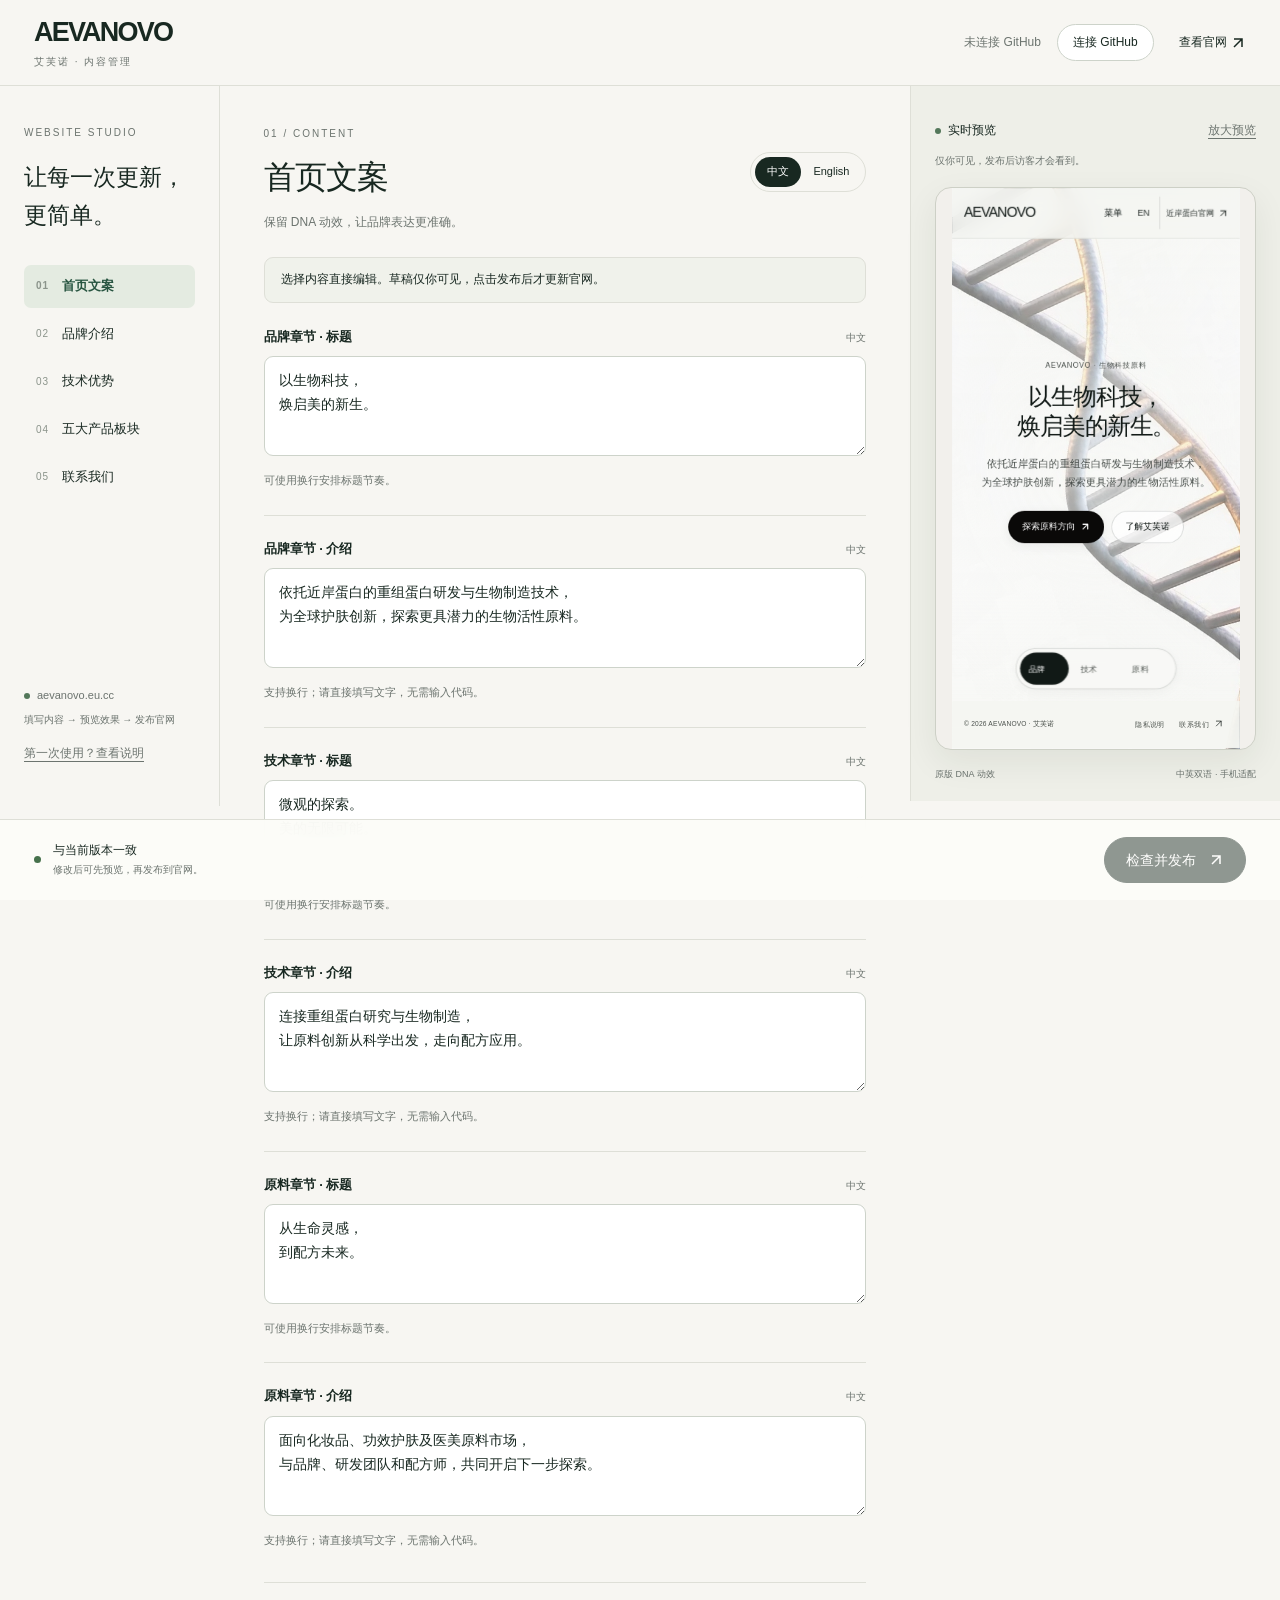
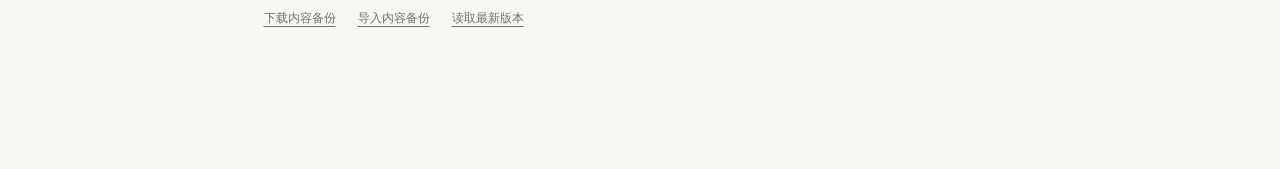
==== commit 90d3be8a: "Redesign five ingredient portfolios with supplied artwork Use the supplied Chinese descriptions and " ====
--- a/admin.html
+++ b/admin.html
@@ -5,9 +5,9 @@
   <meta name="robots" content="noindex,nofollow"><meta name="referrer" content="no-referrer">
   <meta http-equiv="Content-Security-Policy" content="default-src 'self'; script-src 'self'; style-src 'self'; img-src 'self' data: blob:; connect-src 'self' https://api.github.com; frame-src 'self'; object-src 'none'; base-uri 'none'; form-action 'none'">
   <title>内容管理 · AEVANOVO 艾芙诺</title>
-  <link rel="stylesheet" href="content-admin.css?v=20261019-1">
+  <link rel="stylesheet" href="content-admin.css?v=20261019-portfolio">
   <script src="content-core.js?v=20261019-1" defer></script>
-  <script src="content-admin.js?v=20261019-1" defer></script>
+  <script src="content-admin.js?v=20261019-portfolio" defer></script>
 </head>
 <body>
   <a class="skip" href="#editor">跳到编辑内容</a>
--- a/content-admin.css
+++ b/content-admin.css
@@ -3,3 +3,17 @@
 .product-group summary{cursor:pointer;list-style:none}.product-group summary::-webkit-details-marker{display:none}.product-group summary h2{margin-bottom:0;align-items:center}.product-group summary h2::after{content:"+";margin-left:auto;color:var(--muted);font-weight:400}.product-group[open] summary h2{margin-bottom:20px}.product-group[open] summary h2::after{content:"−"}.preview-host{position:relative}.preview-host iframe{position:absolute;left:50%;top:50%;width:390px;height:760px;transform:translate(-50%,-50%) scale(var(--preview-scale,.5))}
 
 main{scroll-margin-top:100px}@media(max-width:600px){main{scroll-margin-top:145px}}
+
+/* Original five-panel portfolio artwork, viewed without altering the source image. */
+
+.cms-picture{position:relative;display:block;overflow:hidden;background:#f1ede7;border-radius:10px;margin:0}
+.cms-picture>img{display:block;width:100%;height:auto;aspect-ratio:4/3;object-fit:cover;border-radius:0;margin:0}
+.cms-picture.is-composite{aspect-ratio:calc(var(--crop-w)/var(--crop-h))}
+.cms-picture.is-composite>img{position:absolute;width:calc(1536 / var(--crop-w) * 100%);height:auto;max-width:none;max-height:none;aspect-ratio:1536/1024;left:calc(-1 * var(--crop-x) / var(--crop-w) * 100%);top:calc(-1 * var(--crop-y) / var(--crop-h) * 100%);object-fit:fill}
+[data-composite="collagen"]{--crop-x:0;--crop-y:0;--crop-w:765;--crop-h:505}
+[data-composite="pdrn"]{--crop-x:772;--crop-y:0;--crop-w:764;--crop-h:505}
+[data-composite="functional"]{--crop-x:0;--crop-y:513;--crop-w:508;--crop-h:511}
+[data-composite="actives"]{--crop-x:516;--crop-y:513;--crop-w:506;--crop-h:511}
+[data-composite="development"]{--crop-x:1029;--crop-y:513;--crop-w:507;--crop-h:511}
+
+.image-editor .admin-image-frame{margin:0 0 14px}.image-editor .admin-image-frame>img{margin:0;max-height:180px;object-fit:contain}.image-editor .admin-image-frame.is-composite{max-width:220px}.image-editor .admin-image-frame.is-composite>img{max-height:none;object-fit:fill}
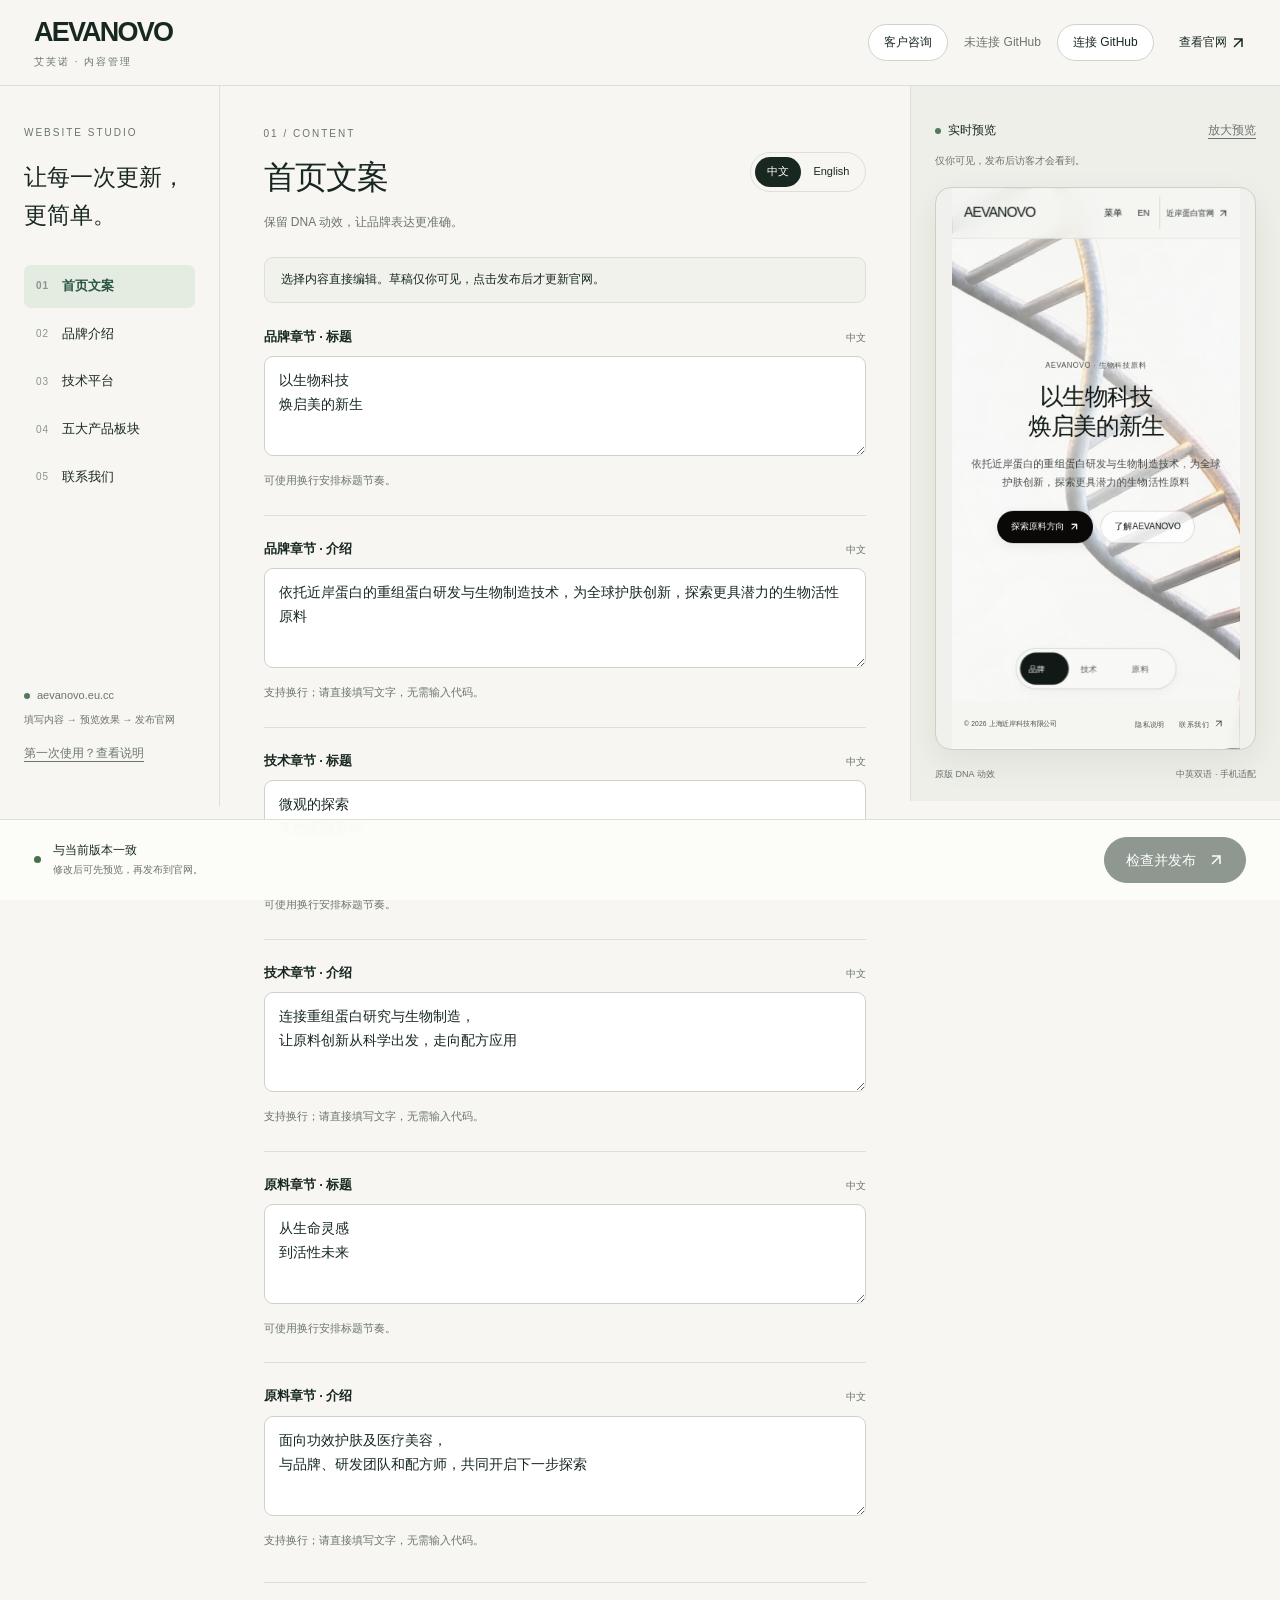
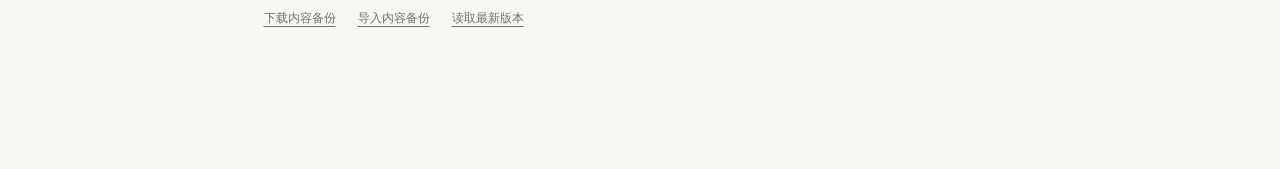
==== commit d8683922: "Enable direct enquiries and private customer inbox" ====
--- a/admin.html
+++ b/admin.html
@@ -11,7 +11,7 @@
 </head>
 <body>
   <a class="skip" href="#editor">跳到编辑内容</a>
-  <header class="topbar"><a class="wordmark" href="./" target="_blank" rel="noopener">AEVANOVO<span>艾芙诺 · 内容管理</span></a><div class="top-actions"><span class="connection" id="connection">未连接 GitHub</span><button id="connect" class="button small">连接 GitHub</button><button id="disconnect" class="button small ghost" hidden>退出连接</button><a class="external" href="./" target="_blank" rel="noopener">查看官网 <svg viewBox="0 0 16 16" aria-hidden="true"><path d="M4 12 12 4M4 4h8v8"/></svg></a></div></header>
+  <header class="topbar"><a class="wordmark" href="./" target="_blank" rel="noopener">AEVANOVO<span>艾芙诺 · 内容管理</span></a><div class="top-actions"><a id="enquiriesLink" class="button small" href="inquiries.html">客户咨询</a><span class="connection" id="connection">未连接 GitHub</span><button id="connect" class="button small">连接 GitHub</button><button id="disconnect" class="button small ghost" hidden>退出连接</button><a class="external" href="./" target="_blank" rel="noopener">查看官网 <svg viewBox="0 0 16 16" aria-hidden="true"><path d="M4 12 12 4M4 4h8v8"/></svg></a></div></header>
   <div class="layout">
     <aside class="sidebar"><p class="overline">WEBSITE STUDIO</p><p class="side-title">让每一次更新，<br>更简单。</p><nav aria-label="内容分区" id="sections"></nav><div class="sidebar-bottom"><span class="live-dot"></span><span>aevanovo.eu.cc</span><p>填写内容 → 预览效果 → 发布官网</p><button id="help" class="text-button">第一次使用？查看说明</button></div></aside>
     <main id="editor" tabindex="-1">
